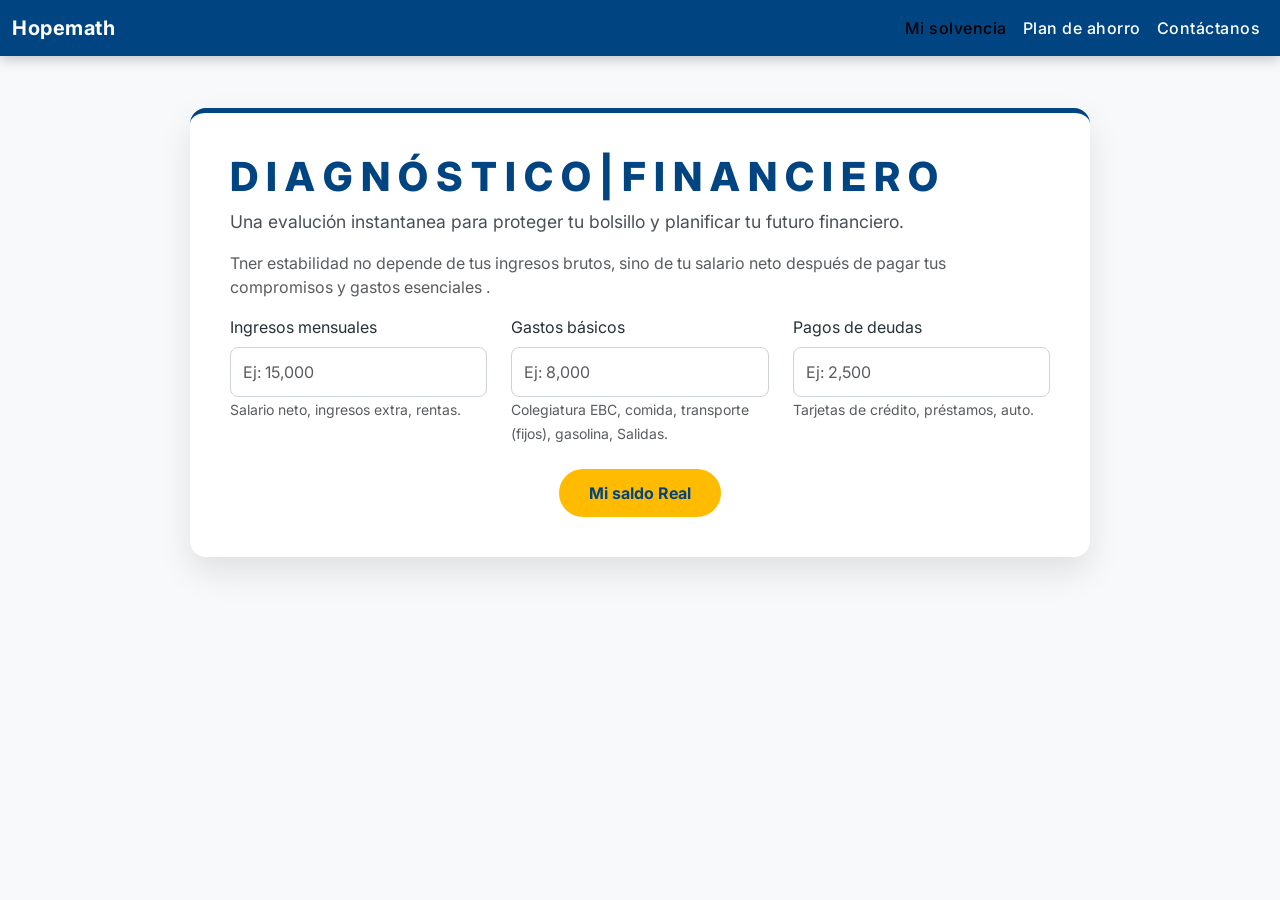
==== index.html @ 89591486 "ENTREGABLE 3 Update1 Miranda de la O 16 oct" ====
<!DOCTYPE html>
<html lang="es">
<head>
  <meta charset="UTF-8">
  <meta name="description" content="Calculadora Financiera para evaluar el estado financiero">
  <meta name="keywords" content="Finanzas, Presupuesto, Salario, Gastos, Ahorro">
  <meta name="author" content="Miranda de la O">
  <meta name="viewport" content="width=device-width, initial-scale=1.0">

  <!--Enlace externo para conectarse con el css utilizando Boostrap-->
  <link href="https://cdn.jsdelivr.net/npm/bootstrap@5.3.8/dist/css/bootstrap.min.css" rel="stylesheet">

  <link href="https://fonts.googleapis.com/css2?family=Inter:wght@300;400;600;700&amp;display=swap" rel="stylesheet">
  
   <!--Enlace al style.css para aplicar estilos personalizados-->
  <link rel="stylesheet" href="style.css">
<title>Calculadora | Hopemath</title>

</head>

<!--INICIA el CUERPO DE LA PáGINA-->
<body>
<nav class="navbar navbar-expand-lg navbar-custom fixed-top">
        <div class="container-fluid">
            <!-- Marca de la Aplicación -->
            <a class="navbar-brand" href="#">Hopemath</a> <!-- aquí 
            vamos agregar un logo -->
            
            <!-- Botón de Toggler: Ahora abre el Offcanvas en móvil -->
            <button class="navbar-toggler" type="button" data-bs-toggle="offcanvas" data-bs-target="#offcanvasMenu" aria-controls="offcanvasMenu" aria-label="Toggle navigation">
                <span class="navbar-toggler-icon"></span>
            </button>
            
            <!-- Menú de Desktop: Solo visible cuando el navbar está expandido (>= lg) -->
            <div class="collapse navbar-collapse" id="navbarNavDesktop">
                <ul class="navbar-nav ms-auto">
                    <li class="nav-item">
                        <a class="nav-link active" aria-current="page" href="#calculadora">Mi solvencia</a>
                    </li>
                    <li class="nav-item">
                        <a class="nav-link" href="index1.html">Plan de ahorro</a>
                    </li>
                    <li class="nav-item">
                        <a class="nav-link" href="#contacto">Contáctanos</a>
                    </li>
                </ul>
            </div>
        </div>
    </nav>
<!--Menu de OFFCANVAS para cuando la pantalla sea pequeña se despliegue en el lateral-->
<div class="offcanvas offcanvas-end" tabindex="-1" id="offcanvasMenu" aria-labelledby="offcanvasMenuLabel">
      <div class="offcanvas-header"> <!-- Estilos aplicados en styles.css -->
        <h5 class="offcanvas-title" id="offcanvasMenuLabel">Finanzas</h5>
        <!-- btn-close-white se usa para que el ícono de cierre sea blanco sobre fondo azul -->
        <button type="button" class="btn-close btn-close-white" data-bs-dismiss="offcanvas" aria-label="Close"></button>
      </div>
      <div class="offcanvas-body">
        <ul class="navbar-nav justify-content-end flex-grow-1 pe-3">
            <!-- Los links se cierran automáticamente al hacer click (data-bs-dismiss) -->
            <li class="nav-item">
                <a class="nav-link active" aria-current="page" href="#calculadora" data-bs-dismiss="offcanvas">Mi Balance</a>
            </li>
            <li class="nav-item">
                </li><li class="nav-item"><a class="nav-link" href="index1.html">¿Qué es 50/30/20?</a></li>
            
            <li class="nav-item">
                <a class="nav-link" href="#contacto" data-bs-dismiss="offcanvas">¿Dúdas?</a>
            </li>
        </ul>
      </div>
    </div>

<!--Seccion principal de la CALCULADORA-->
<div class="container my-5" id="calculadora">
        <div class="calculator-card">
            <h1 class="title">D I A G N Ó S T I C O | F I N A N C I E R O</h1>
            <p class="subtitle">Una evalución instantanea para proteger tu bolsillo y planificar tu futuro financiero.</p>
            <p class="subtitle-description text-muted">Tner estabilidad no depende de tus ingresos brutos, sino de tu salario neto después de pagar tus compromisos y gastos esenciales .</p>
            
            <div class="row g-4">
                <!-- Inputs adaptados a Finanzas Personales -->
                <!-- Sistema de Rejilla: Se adapta a Móvil, Tablet y Desktop -->
                <div class="col-12 col-md-6 col-lg-4">
                    <label for="monthlyIncome" class="form-label">Ingresos mensuales</label>
                    <input type="number" class="form-control" id="monthlyIncome" placeholder="Ej: 15,000" min="0">
                    <small class="text-muted">Salario neto, ingresos extra, rentas.</small>
                </div>
                
                <div class="col-12 col-md-6 col-lg-4">
                    <label for="livingExpenses" class="form-label">Gastos básicos</label>
                    <input type="number" class="form-control" id="livingExpenses" placeholder="Ej: 8,000" min="0">
                    <small class="text-muted">Colegiatura EBC, comida, transporte (fijos), gasolina, Salidas.</small>
                </div>
                
                <div class="col-12 col-md-6 col-lg-4">
                    <label for="debtPayments" class="form-label">Pagos de deudas</label>
                    <input type="number" class="form-control" id="debtPayments" placeholder="Ej: 2,500" min="0">
                    <small class="text-muted">Tarjetas de crédito, préstamos, auto.</small>
                </div>

                <!-- Botón de Acción -->
                <div class="col-12 mt-4 text-center">
                    <button class="btn btn-calculate" onclick="calculatePersonalSolvency()">
                        Mi saldo Real
                    </button>
                </div>
            </div>

            <!-- Resultado Visual (El Semáforo Financiero) -->
            <div id="resultContainer" class="d-none">
                <h3 class="title"> Mi saldo Real</h3>
                <div id="resultValue" class="display-4 fw-bold my-2">--</div>
                <div id="resultAnalysis" class="fw-semibold mt-3">Ingresa tus datos para calcular.</div>
                
                <!-- Barra de progreso visual para el nivel de endeudamiento -->
                <div class="progress mt-4" style="height: 25px;">
                    <div id="debtProgressBar" class="progress-bar progress-bar-striped progress-bar-animated" role="progressbar" style="width: 0%" aria-valuenow="0" aria-valuemin="0" aria-valuemax="100">Nivel de Deuda</div>
                </div>
                <small class="text-muted d-block mt-2">Porcentaje de tus ingresos comprometidos en deuda.</small>
            </div>
        </div>
    </div>
<!--Enlace del js del Boostrap-->
    <script src="https://cdn.jsdelivr.net/npm/bootstrap@5.3.8/dist/js/bootstrap.bundle.min.js"></script>

</body>
</html>
---- style.css ----
/* ========================================= */
/* === ESTILOS PERSONALIZADOS Y MEDIA QUERIES === */
/* ========================================= */
:root {
    --color-primary: #004481; /* Azul corporativo */
    --color-accent: #ffbb00; /* Amarillo/Naranja de énfasis */
    --color-dark: #263238;
    --color-success: #28a745; /* Verde claro para "good" */
    --color-warning: #fd7e14; /* Naranja para "warning" */
    --color-danger: #dc3545; /* Rojo para "danger" */
    --color-bg: #f8f9fa; /* Fondo muy neutro y limpio */
}

body {
    font-family: 'Inter', sans-serif;
    background-color: var(--color-bg);
    color: var(--color-dark);
    padding-top: 60px;
}

/* Navbar personalizado */
.navbar-custom {
    background-color: var(--color-primary);
    box-shadow: 0 4px 12px rgba(0, 0, 0, 0.2);
}
.navbar-custom .nav-link, .navbar-custom .navbar-brand {
    color: #ffffff;
    font-weight: 500;
    letter-spacing: 0.5px;
}
.navbar-custom .nav-link:hover {
    color: var(--color-accent);
}
.navbar-custom .navbar-brand {
    font-weight: 700;
}

/* Tarjeta Principal */
.calculator-card {
    background-color: #ffffff;
    border-radius: 16px;
    box-shadow: 0 15px 35px rgba(0, 0, 0, 0.1);
    padding: 40px;
    margin: 40px auto;
    max-width: 900px;
    border-top: 5px solid var(--color-primary); /* Línea azul corporativa */
}

.title {
    color: var(--color-primary);
    font-weight: 800;
}

.subtitle {
    font-size: 1.1rem;
    color: #495057;
}

.form-control {
    border-radius: 8px;
    padding: 12px;
    border: 1px solid #ced4da;
    transition: border-color 0.3s;
}
.form-control:focus {
    border-color: var(--color-primary);
    box-shadow: 0 0 0 0.2rem rgba(0, 68, 129, 0.25);
}

/* Botón llamativo (usando el color de acento) */
.btn-calculate {
    background-color: var(--color-accent);
    color: var(--color-primary); /* Texto azul sobre fondo amarillo */
    font-weight: 700;
    padding: 12px 30px;
    border-radius: 50px;
    border: none;
    transition: transform 0.2s, box-shadow 0.2s;
}
.btn-calculate:hover {
    background-color: #ffd24d; /* Un tono un poco más claro al hacer hover */
    color: var(--color-primary);
    transform: translateY(-2px);
    box-shadow: 0 5px 15px rgba(255, 187, 0, 0.4);
}

/* Contenedor de Resultados */
#resultContainer {
    margin-top: 35px;
    padding: 30px;
    border-radius: 12px;
    text-align: center;
    background-color: #e9ecef; /* Fondo de resultado ligeramente gris */
    border: 1px solid #dee2e6;
}

/* Colores de estado para el resultado */
.text-excellent { color: var(--color-success); }
.text-warning { color: var(--color-warning); }
.text-danger { color: var(--color-danger); }

/* MEDIA QUERIES PARA ADAPTABILIDAD */
@media (max-width: 768px) {
    .calculator-card {
        padding: 20px;
        margin: 20px 10px;
    }
    .subtitle-description {
        display: none; /* Ocultar descripción larga en móvil */
    }
    .display-4 {
        font-size: 2rem; /* Texto más pequeño en móvil */
    }
}
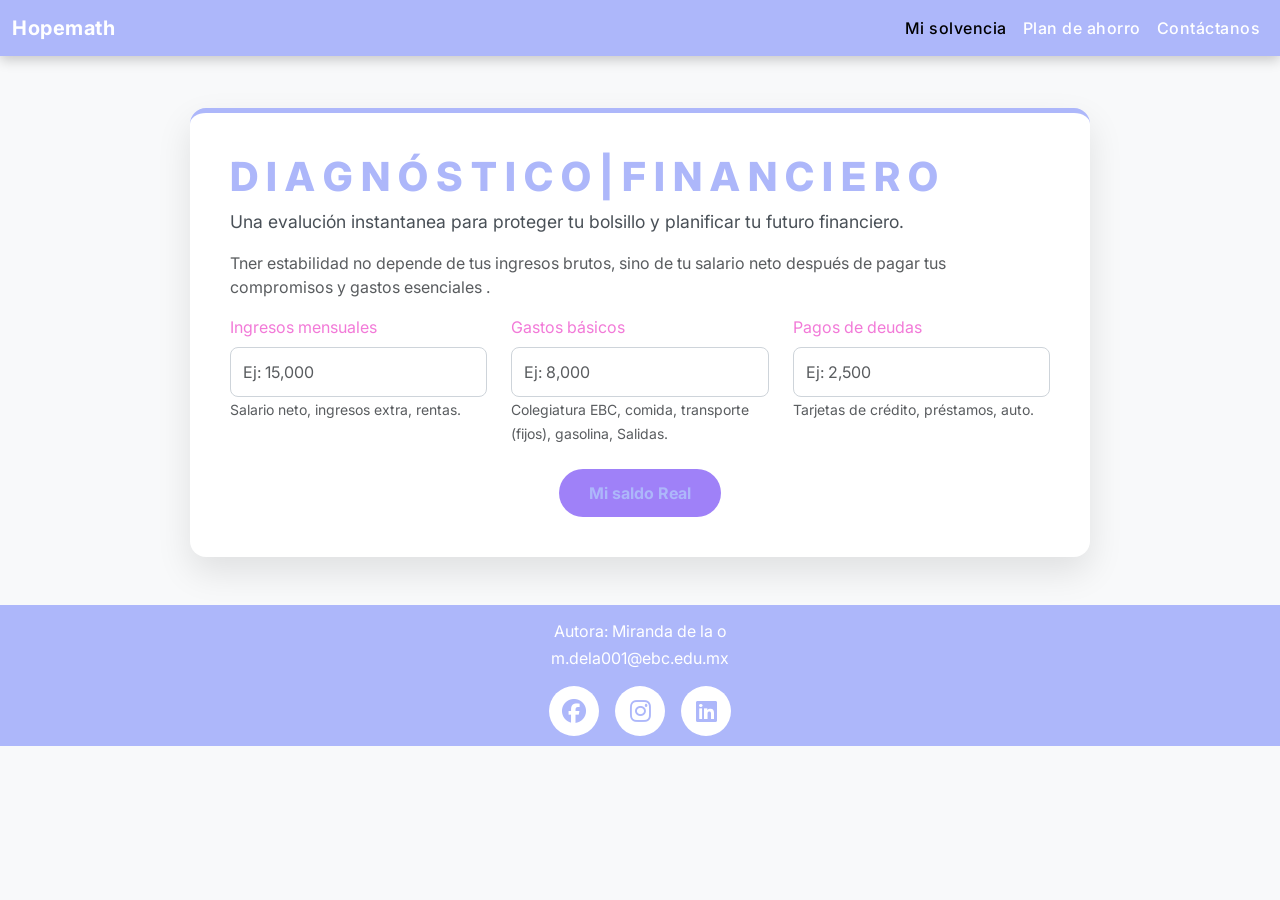
==== commit e4bdbf84: "ENTREGABLE 3 -Calculadora HopeMath 19 oct" ====
--- a/index.html
+++ b/index.html
@@ -10,6 +10,8 @@
   <!--Enlace externo para conectarse con el css utilizando Boostrap-->
   <link href="https://cdn.jsdelivr.net/npm/bootstrap@5.3.8/dist/css/bootstrap.min.css" rel="stylesheet">
 
+  <!-- Iconos (FontAwesome) para ilustrar las categorías -->
+    <link rel="stylesheet" href="https://cdnjs.cloudflare.com/ajax/libs/font-awesome/6.4.0/css/all.min.css">
   <link href="https://fonts.googleapis.com/css2?family=Inter:wght@300;400;600;700&amp;display=swap" rel="stylesheet">
   
    <!--Enlace al style.css para aplicar estilos personalizados-->
@@ -120,8 +122,26 @@
             </div>
         </div>
     </div>
+
+    <footer id="main-footer">
+    <p id="autor">Autora: Miranda de la o </p>
+  <p id="correo"><a href="m.delao001@ebc.edu.mx">m.dela001@ebc.edu.mx</a></p>
+     <div class="social"> 
+   <a href="#" ><i class="fab fa-facebook"> </i> 
+    <a href="#" ><i class="fab fa-instagram"> </i> 
+      <a href="#" ><i class="fab fa-linkedin"> </i>
+  </a>
+  
+    
+       </div>
+       
+    </footer>
+
 <!--Enlace del js del Boostrap-->
     <script src="https://cdn.jsdelivr.net/npm/bootstrap@5.3.8/dist/js/bootstrap.bundle.min.js"></script>
 
+    <!--Enlace del js-->
+
+    <script src="script.js"></script>
 </body>
 </html>
--- a/style.css
+++ b/style.css
@@ -2,9 +2,9 @@
 /* === ESTILOS PERSONALIZADOS Y MEDIA QUERIES === */
 /* ========================================= */
 :root {
-    --color-primary: #004481; /* Azul corporativo */
-    --color-accent: #ffbb00; /* Amarillo/Naranja de énfasis */
-    --color-dark: #263238;
+    --color-primary: #adb7fa; /* Azul corporativo */
+    --color-accent: #9f81f8; /* Amarillo/Naranja de énfasis */
+    --color-dark: #f27ad8;
     --color-success: #28a745; /* Verde claro para "good" */
     --color-warning: #fd7e14; /* Naranja para "warning" */
     --color-danger: #dc3545; /* Rojo para "danger" */
@@ -111,4 +111,51 @@
     .display-4 {
         font-size: 2rem; /* Texto más pequeño en móvil */
     }
-}+}
+
+#main-footer {
+  background: var(--color-primary);
+  color:white;
+  text-align:center;
+  padding: 10px;
+  margin-top:auto;
+}
+
+
+footer a {
+    color: #ffffff; 
+    text-decoration: none; /*  quita el subrayado si no te gusta */
+    /*font-weight: bold; /* Opcional: lo hace un poco más gordito para leerse mejor */
+}
+
+
+#autor{
+  margin: 0.2rem;
+  color:white;
+  text-decoration: none;
+}
+
+
+
+
+.social {
+  display: flex;
+  gap: 1rem;
+  justify-content: center;
+  margin-top: 1rem;
+}
+
+
+.social a {
+  display: inline-flex;
+  align-items: center;
+  justify-content: center;
+  width: 50px;
+  height: 50px;
+  background: #ffffff;
+  color: var(--color-primary);
+  border-radius: 50%;
+  text-decoration: none;
+  font-size: 1.5rem;
+}
+
